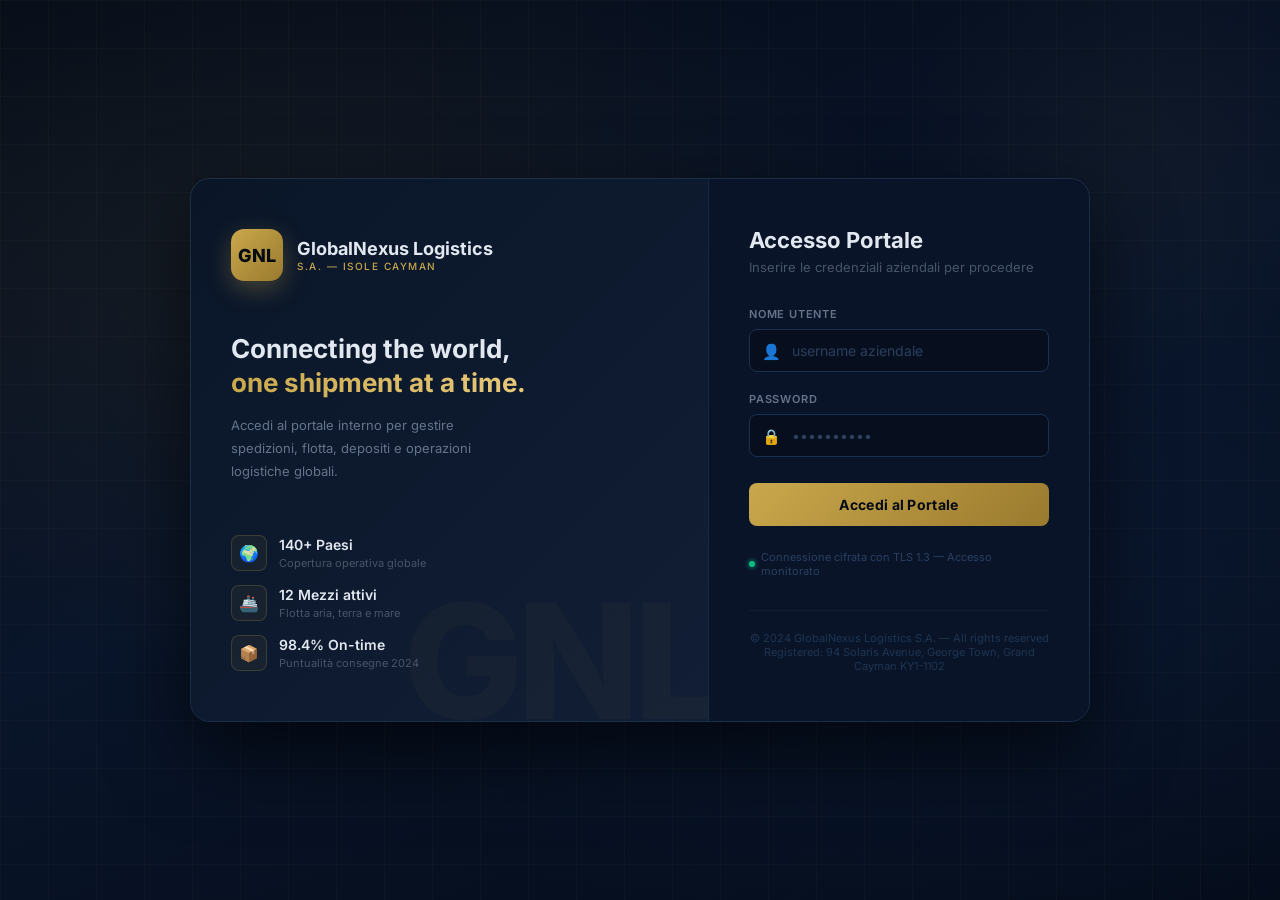
==== index.html @ 8294108d "Add files via upload" ====
<!DOCTYPE html>
<html lang="it">
<head>
  <meta charset="UTF-8">
  <meta http-equiv="refresh" content="0; url=pages/login.html">
  <meta name="viewport" content="width=device-width, initial-scale=1.0">
  <title>GlobalNexus Logistics S.A.</title>
  <style>
    body { margin: 0; background: #080f1e; display: flex; align-items: center; justify-content: center; height: 100vh; font-family: sans-serif; color: #94a3b8; font-size: 14px; }
  </style>
</head>
<body>
  <p>Reindirizzamento in corso… <a href="pages/login.html" style="color:#c9a84c;">Clicca qui</a></p>
</body>
</html>
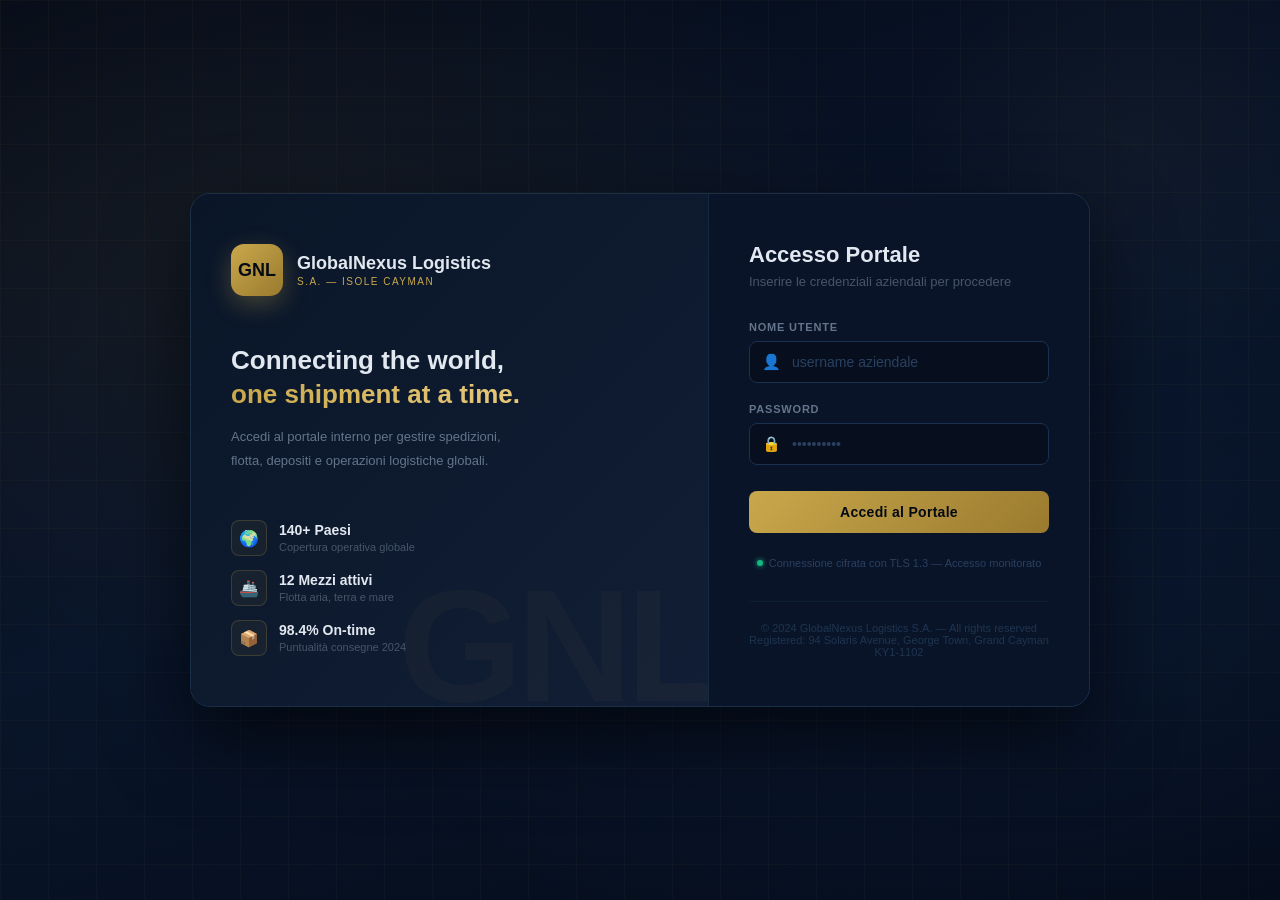
==== commit 49c131be: "Add files via upload" ====
--- a/index.html
+++ b/index.html
@@ -1,15 +1,15 @@
-<!DOCTYPE html>
-<html lang="it">
-<head>
-  <meta charset="UTF-8">
-  <meta http-equiv="refresh" content="0; url=pages/login.html">
-  <meta name="viewport" content="width=device-width, initial-scale=1.0">
-  <title>GlobalNexus Logistics S.A.</title>
-  <style>
-    body { margin: 0; background: #080f1e; display: flex; align-items: center; justify-content: center; height: 100vh; font-family: sans-serif; color: #94a3b8; font-size: 14px; }
-  </style>
-</head>
-<body>
-  <p>Reindirizzamento in corso… <a href="pages/login.html" style="color:#c9a84c;">Clicca qui</a></p>
-</body>
-</html>
+<!DOCTYPE html>
+<html lang="it">
+<head>
+  <meta charset="UTF-8">
+  <meta http-equiv="refresh" content="0; url=pages/login.html">
+  <meta name="viewport" content="width=device-width, initial-scale=1.0">
+  <title>GlobalNexus Logistics S.A.</title>
+  <style>
+    body { margin: 0; background: #080f1e; display: flex; align-items: center; justify-content: center; height: 100vh; font-family: sans-serif; color: #94a3b8; font-size: 14px; }
+  </style>
+</head>
+<body>
+  <p>Reindirizzamento in corso… <a href="pages/login.html" style="color:#c9a84c;">Clicca qui</a></p>
+</body>
+</html>
